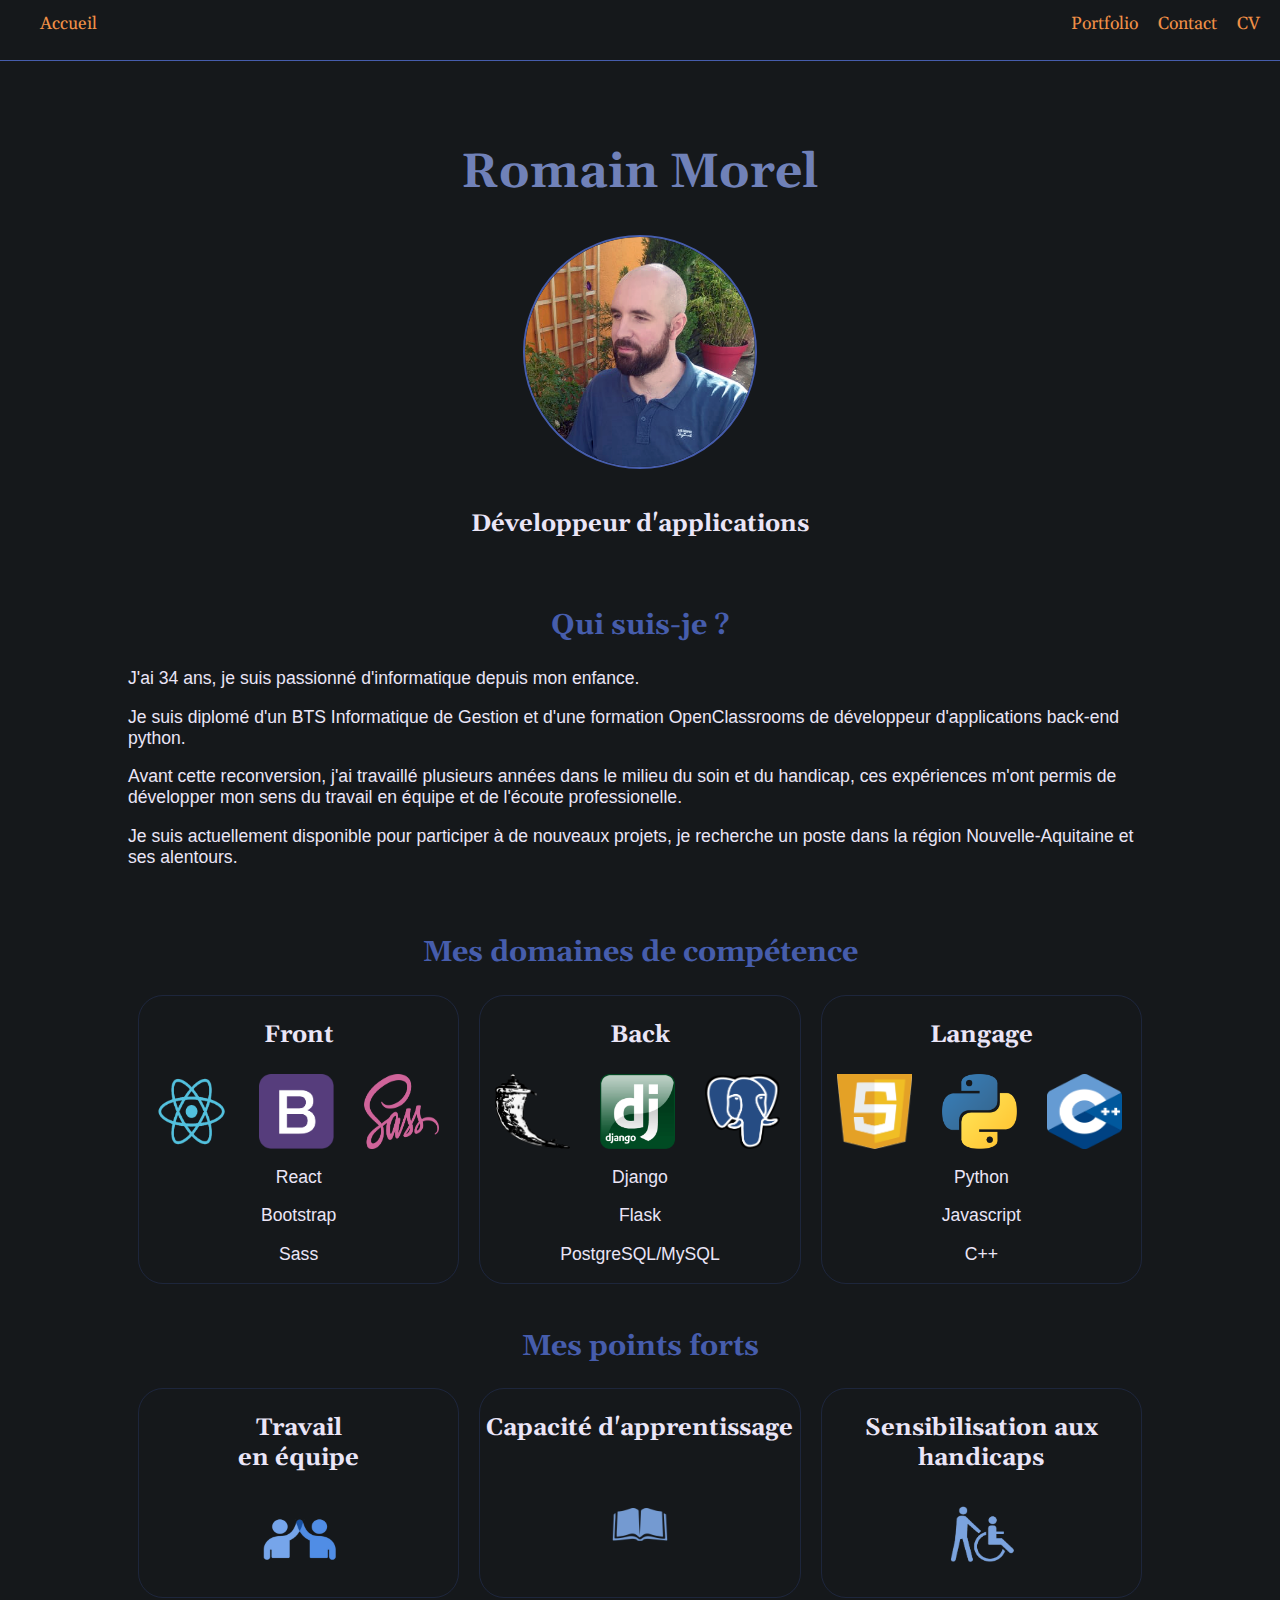
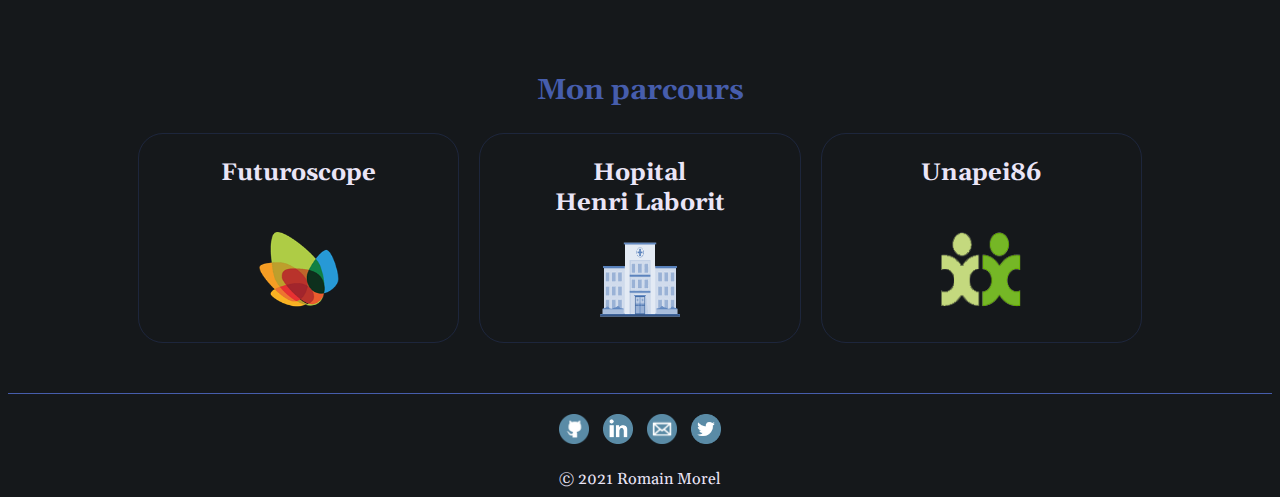
==== index.html @ 41a49a2b "Update index.html" ====
<!DOCTYPE html>
<html lang="fr">
<head>
    <meta charset="utf-8" />
    <link rel="stylesheet" href="style.css" />
    <link rel="preconnect" href="https://fonts.googleapis.com">
    <link rel="preconnect" href="https://fonts.gstatic.com" crossorigin>
    <link href="https://fonts.googleapis.com/css2?family=Gelasio&display=swap" rel="stylesheet"> 
    <style>
    @import url('https://fonts.googleapis.com/css2?family=Gelasio&display=swap');
    </style> 
    <meta name="viewport" content="width=device-width, initial-scale=1">
    <link rel="shortcut icon" href="https://morelromain.github.io/website/img/favicon_io/favicon.ico"/>
    <title>RomainMorel</title>
</head>
    
<body>
    <header>
        <nav>
            <ul>
                <li><a href="index.html">Accueil</a></li>
            </ul>
        </nav>
        <nav>
            <ul>
                <li><a href="portefolio.html">Portfolio</a></li>
                <li><a href="mailto:morelromain86@gmail.com">Contact</a></li>
                <li><a href="CV_morel.pdf">CV</a></li>
            </ul>
        </nav>
    </header>

    <div id="bloc_page">
        <div id="banner">
            <h1>Romain Morel</h1>
            <div id="profile_pic">
                <img class="photo" src="img/aaaa.png" alt="profil">
            </div>
            <h3>Développeur d'applications</h3>
        </div>



        <h2>Qui suis-je ?</h2>
        <div class="category_a">
            <div id="profile_info">
                <p>J'ai 34 ans, je suis passionné d'informatique depuis mon enfance.</p>
                <p>Je suis diplomé d'un BTS Informatique de Gestion et d'une formation OpenClassrooms de développeur d'applications back-end python.</p>
                <p>Avant cette reconversion, j'ai travaillé plusieurs années dans le milieu du soin et du handicap, 
                    ces expériences m'ont permis de développer mon sens du travail en équipe et de l'écoute professionelle.</p>
                <p>Je suis actuellement disponible pour participer à de nouveaux projets, 
                    je recherche un poste dans la région Nouvelle-Aquitaine et ses alentours.</p>
            </div>
        </div>

        <h2>Mes domaines de compétence</h2>
        <div class="category">
            <div class="item">
                <h3>Front</h3>
                <div id="banner_img">
                    <img class="logoa" src="img/react.png" alt="react">
                    <img class="logoa" src="img/bootstrap.png" alt="bootstrap">
                    <img class="logoa" src="img/Sass.png" alt="sass">
                </div>
                <p>React</p>
                <p>Bootstrap</p>
                <p>Sass</p>
            </div>

            <div class="item">
                <h3>Back</h3>
                <div id="banner_img">
                    <img class="logoa" src="img/flask.png" alt="flask">
                    <img class="logoa" src="img/django.png" alt="django">
                    <img class="logoa" src="img/sql.png" alt="sql">
                </div>
                <p>Django</p>
                <p>Flask</p>
                <p>PostgreSQL/MySQL</p>
            </div>

            <div class="item">
                <h3>Langage</h3>
                <div id="banner_img">
                    <img class="logoa" src="img/js.png" alt="javascript">
                    <img class="logoa" src="img/Python.png" alt="python">
                    <img class="logoa" src="img/C++.png" alt="C++">
                </div>
                <p>Python</p>
                <p>Javascript</p>
                <p>C++</p>
            </div>
        </div>

        <h2>Mes points forts</h2>
        <div class="categoryb">
            <div class="item2">
                <h3>Travail <br> en équipe</h3>
                <img class="logob" src="img/equipe.png" alt="equipe">
            </div>
            <div class="item2">
                <h3>Capacité d'apprentissage</h3>
                <br><img class="logob" src="img/book.png" alt="book">
            </div>
            <div class="item2">
                <h3>Sensibilisation aux handicaps</h3>
                <img class="logob" src="img/handi.png" alt="handi">
            </div>
        </div>

        <h2>Mon parcours</h2>
        <div class="categoryb">
            <div class="item2">
                <h3>Futuroscope</h3>
                <br><img class="logob" src="img/futur.png" alt="futuroscope">

            </div>
            <div class="item2">
                <h3>Hopital<br>Henri Laborit</h3>
                    <img class="logob" src="img/hopital.png" alt="hopital">

            </div>
            <div class="item2">
                <h3>Unapei86</h3>
                <br><img class="logob" src="img/unapei.png" alt="unapei">
            </div>
        </div>
    </div>

    <footer>
        <br>
        <a href="https://github.com/Morelromain"><img class="link" src="img/lien/github.png" alt="github"></a>
        <a href="https://www.linkedin.com/in/romain-morel-dev/"><img class="link" src="img/lien/linkedin.png" alt="linkedin"></a>
        <a href="mailto:morelromain86@gmail.com"><img class="link" src="img/lien/email.png" alt="email"></a>
        <a href="https://twitter.com/MorelRo59425827"><img class="link" src="img/lien/twitter.png" alt="twitter"></a>
        <br><br>© 2021 Romain Morel
    </footer>

</body>
</html>
---- style.css ----
/* Main elements */

body {
  background: rgb(21, 24, 27);
  font-family: 'Gelasio', sans-serif;
  color: rgb(234, 229, 247);
}

@media(min-width: 1024px)
{
  #bloc_page {
    width: 1024px;
    margin: auto;
  }
}

/* Header */

header {
  position: fixed;
  top: 0%;
  left: 0%;
  right: 0%;
  border-bottom-width: 1px;
  border-bottom-style: solid;
  border-bottom-color: rgb(70, 93, 172);
  background: rgb(21, 24, 27);
  display: flex;
  justify-content: space-between;
  align-items: flex-end;
  height: 60px;
  width: 100%;
  color: rgb(234, 229, 247);
}

#logo {
  padding-top: 30px;
}

nav ul {
  list-style-type: none;
  display: flex;
  margin-right: 0px;
  margin-bottom: 25px;
}

nav li {
  margin-right: 20px;
}

nav a {
  font-size: 1.1em;
  color: #f09047;
  margin-bottom: 25px;
  text-decoration: none;
}

nav a:hover {
  transition: all .4s ease-in-out;
  color: rgb(234, 229, 247);
}

/* Footer */

footer{
  text-align: center;
  border-top-width: 1px;
  border-top-style: solid;
  border-top-color: rgb(70, 93, 172);
}

.link {
  width: 30px;
  height: 30px;
  margin-left: 5px;
  margin-right: 5px;
}

.link:hover {
  filter: sepia(1);
  -webkit-filter: sepia(1);
}

/* Banner */

#banner {
  margin-top: 100px;
  border-radius: 5px;
  margin-left: auto;
  margin-right: auto;
  width: 100%;
  padding-top: 10px;
  padding-bottom: 20px;
  text-align: center;
  color: rgb(70, 93, 172);
}

#profile_pic {
  width: 250px;
  height: 250px;
  margin-left: auto;
  margin-right: auto;
  margin-top: 20px;

}

.photo {
  width: 230px;
  height: 230px;
  margin-left: auto;
  margin-right: auto;
  border-width: 2px;
  border-style: solid;
  border-radius: 50%;
}

#profile_info {
  text-align: left;
}

.category_a {
  padding-bottom: 25px;
}

/* Text */

h1 {
  text-align: center;
  font-size: 3em;
  color: rgb(112, 129, 184);
  animation: color-change 4s infinite;
}

@keyframes color-change {
  0% { color: rgb(112, 129, 184); }
  50% { color: rgb(234, 229, 247); }
  100% { color: rgb(112, 129, 184); }
}

h2 {
  text-align: center;
  font-size: 1.8em;
  color: rgb(70, 93, 172);
  font-family: 'Gelasio', sans-serif;
}

h3 {
  text-align: center;
  font-size: 1.5em;
  color: rgb(234, 229, 247);
  font-family: 'Gelasio', sans-serif;
  
}

p {
  font-family: Arial, Helvetica, sans-serif;
  font-size: 1.1em;
  color: rgb(234, 229, 247);
}

/* Category */

.category, .categoryb {
  display: flex;
  text-align: center;
}

.category {
  padding-bottom: 20px;
}

.categoryb {
  height: 260px;
}

.item, .item2 {
  border-width: 1px;
  border-style: solid;
  border-color: rgba(64, 94, 194, 0.2);
  border-radius: 25px;
  width: 100%;
  height: 90%;
  text-align: center;
  margin: 0px 10px 0px 10px ;
}

.item2 {
  height: 80%;
}

.item2:hover , .item:hover{
  transition: all .2s ease-in-out;
  background: rgb(17, 29, 46);
  }

#banner_img {
  display: flex;
}

/* Category-Mobile */

@media(max-width: 1023px)
{
  .category, .categoryb {
    display:inline; 
    padding-bottom: 20px;
    border-bottom-width: 1px;
    border-bottom-style: solid;
    height: 425px;
    text-align: center;
  }

  .category {
    padding-bottom: 20px;
  }

  .item, .item2 {
    border-width: 1px;
    border-style: solid;
    border-color: rgba(64, 94, 194, 0.2);
    border-radius: 25px;
    width: 325px;
    height: 100%;
    margin-left: auto;
    margin-right: auto;
    margin-bottom: 25px;
    padding-bottom: 25px;
    text-align: center;
  }

}

/* Image and Logo */

.logoa {
  width: 75px;
  height: 75px;
  margin-right: 15px;
  margin-left: 15px;
}

.logob {
  width: 25%;
  height: 75px;
  margin-left: auto;
  margin-right: auto;
}

.logod {
  width: 225px;
  height: 225px;
  margin-right: 15px;
  margin-left: 15px;
}

/* Portfolio div */

.description{
  text-align: left;
  margin-right: 15px;
  margin-left: 15px;
  font-family: 'Gelasio', sans-serif;
}

span{
  font-size: 0.8em;
  padding-left: 0.4em;
  padding-right: 0.4em;
}

.python{
  background-color:rgb(50, 100, 34)
}

.js{
  background-color:rgb(143, 130, 10)
}

.back{
  background-color:rgb(10, 88, 52)
}

.bdd{
  background-color:rgb(29, 48, 90)
}

.css{
  background-color:rgb(116, 10, 143)
}

.other{
  background-color:rgb(73, 73, 73)
}

.deploy{
  background-color:rgb(82, 0, 0)
}
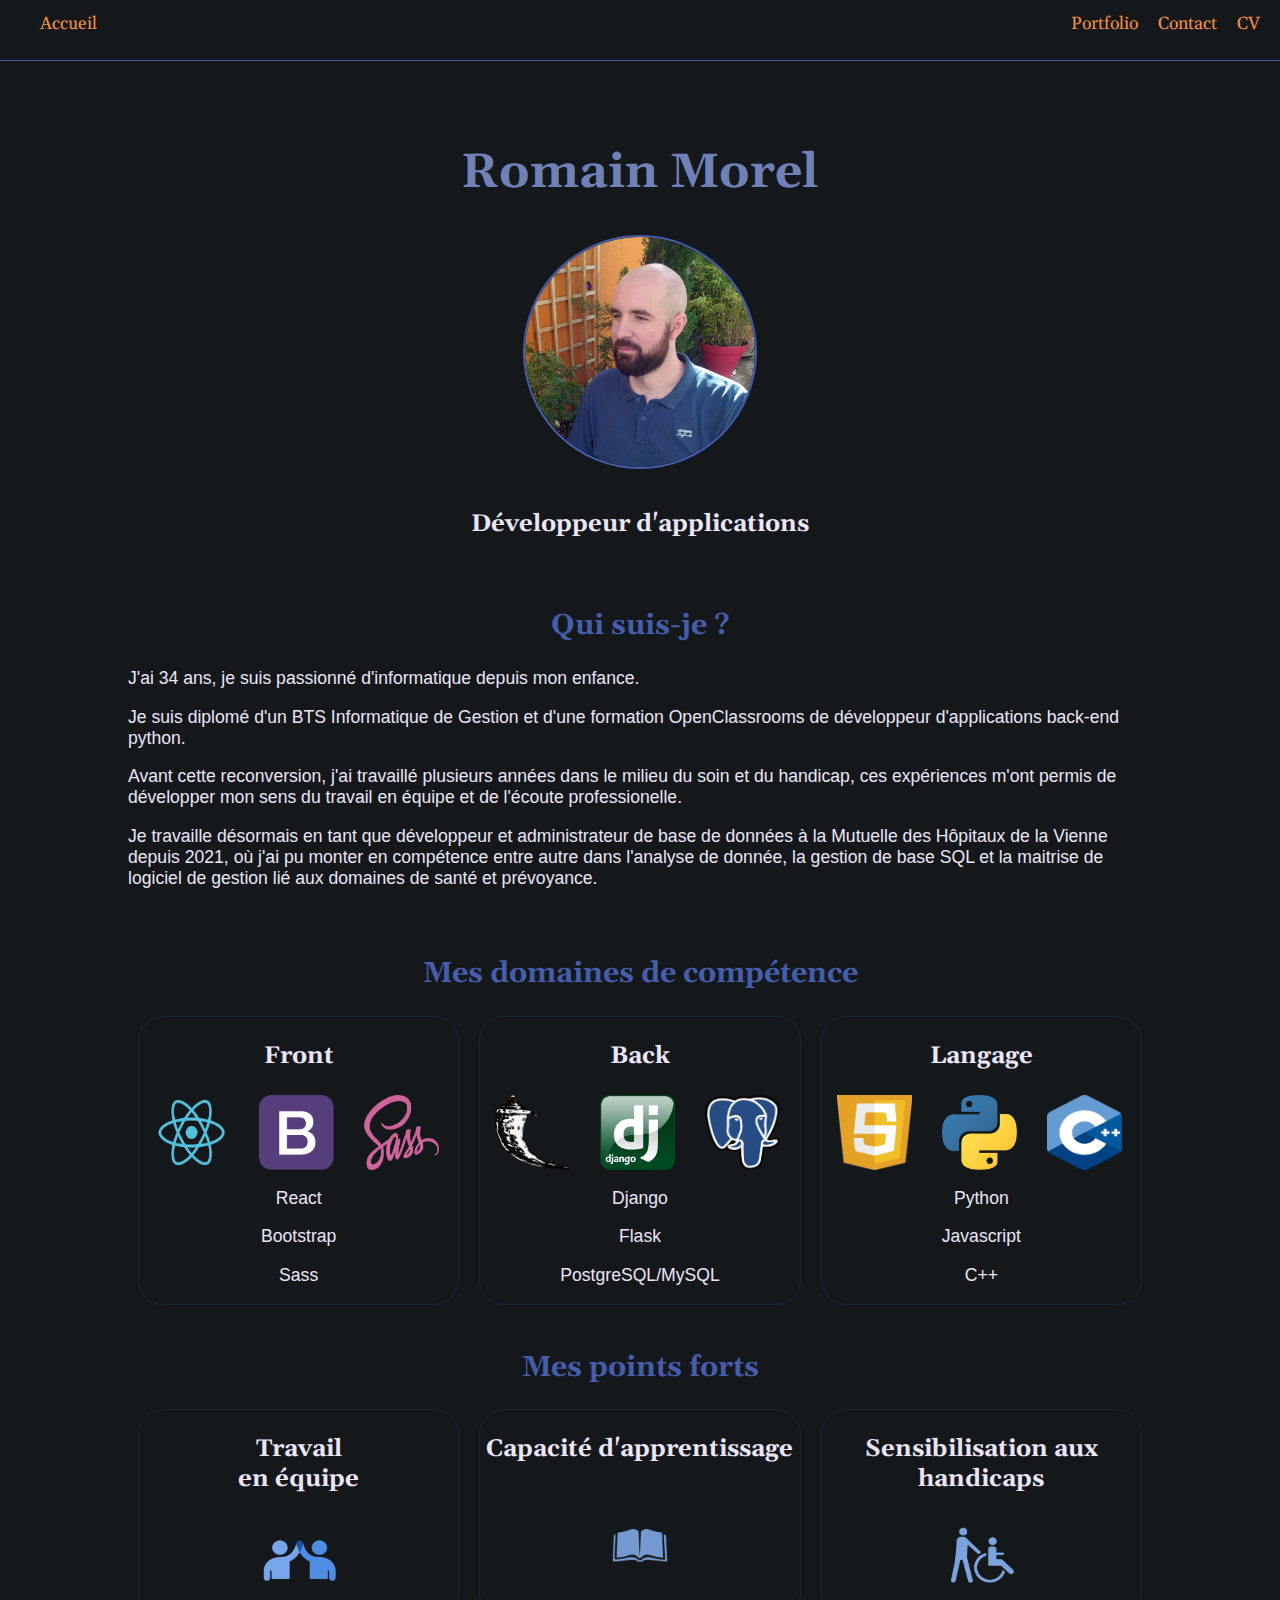
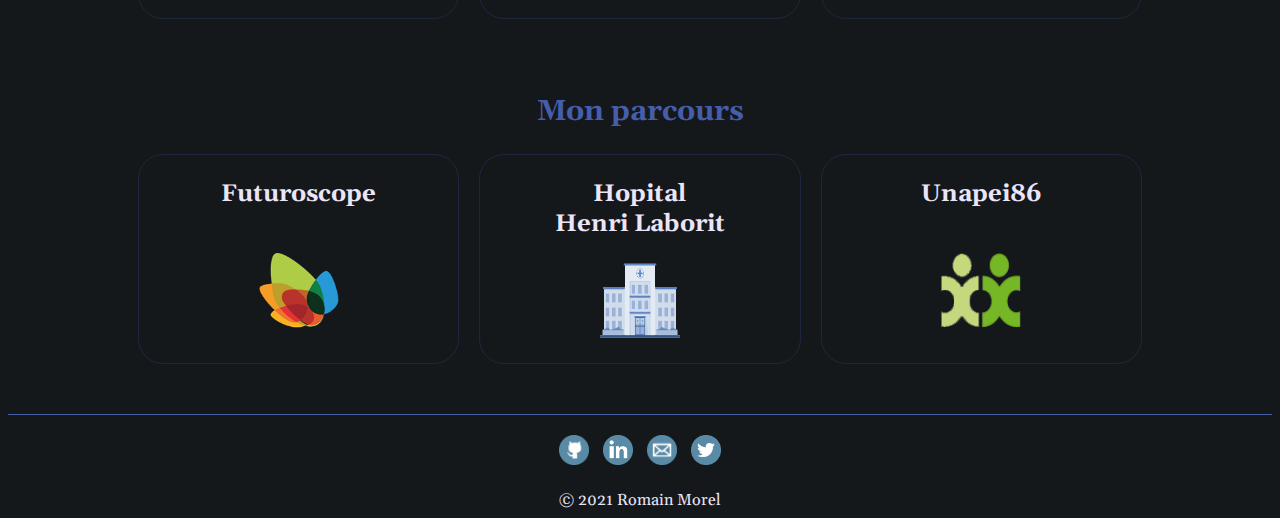
==== commit 104d539c: "Update index.html" ====
--- a/index.html
+++ b/index.html
@@ -48,8 +48,9 @@
                 <p>Je suis diplomé d'un BTS Informatique de Gestion et d'une formation OpenClassrooms de développeur d'applications back-end python.</p>
                 <p>Avant cette reconversion, j'ai travaillé plusieurs années dans le milieu du soin et du handicap, 
                     ces expériences m'ont permis de développer mon sens du travail en équipe et de l'écoute professionelle.</p>
-                <p>Je suis actuellement disponible pour participer à de nouveaux projets, 
-                    je recherche un poste dans la région Nouvelle-Aquitaine et ses alentours.</p>
+                <p>Je travaille désormais en tant que développeur et administrateur de base de données à la Mutuelle des Hôpitaux de la Vienne depuis 2021, 
+                    où j'ai pu monter en compétence entre autre dans l'analyse de donnée, la gestion de base SQL et la maitrise de logiciel de gestion lié 
+                    aux domaines de santé et prévoyance.</p>
             </div>
         </div>
 
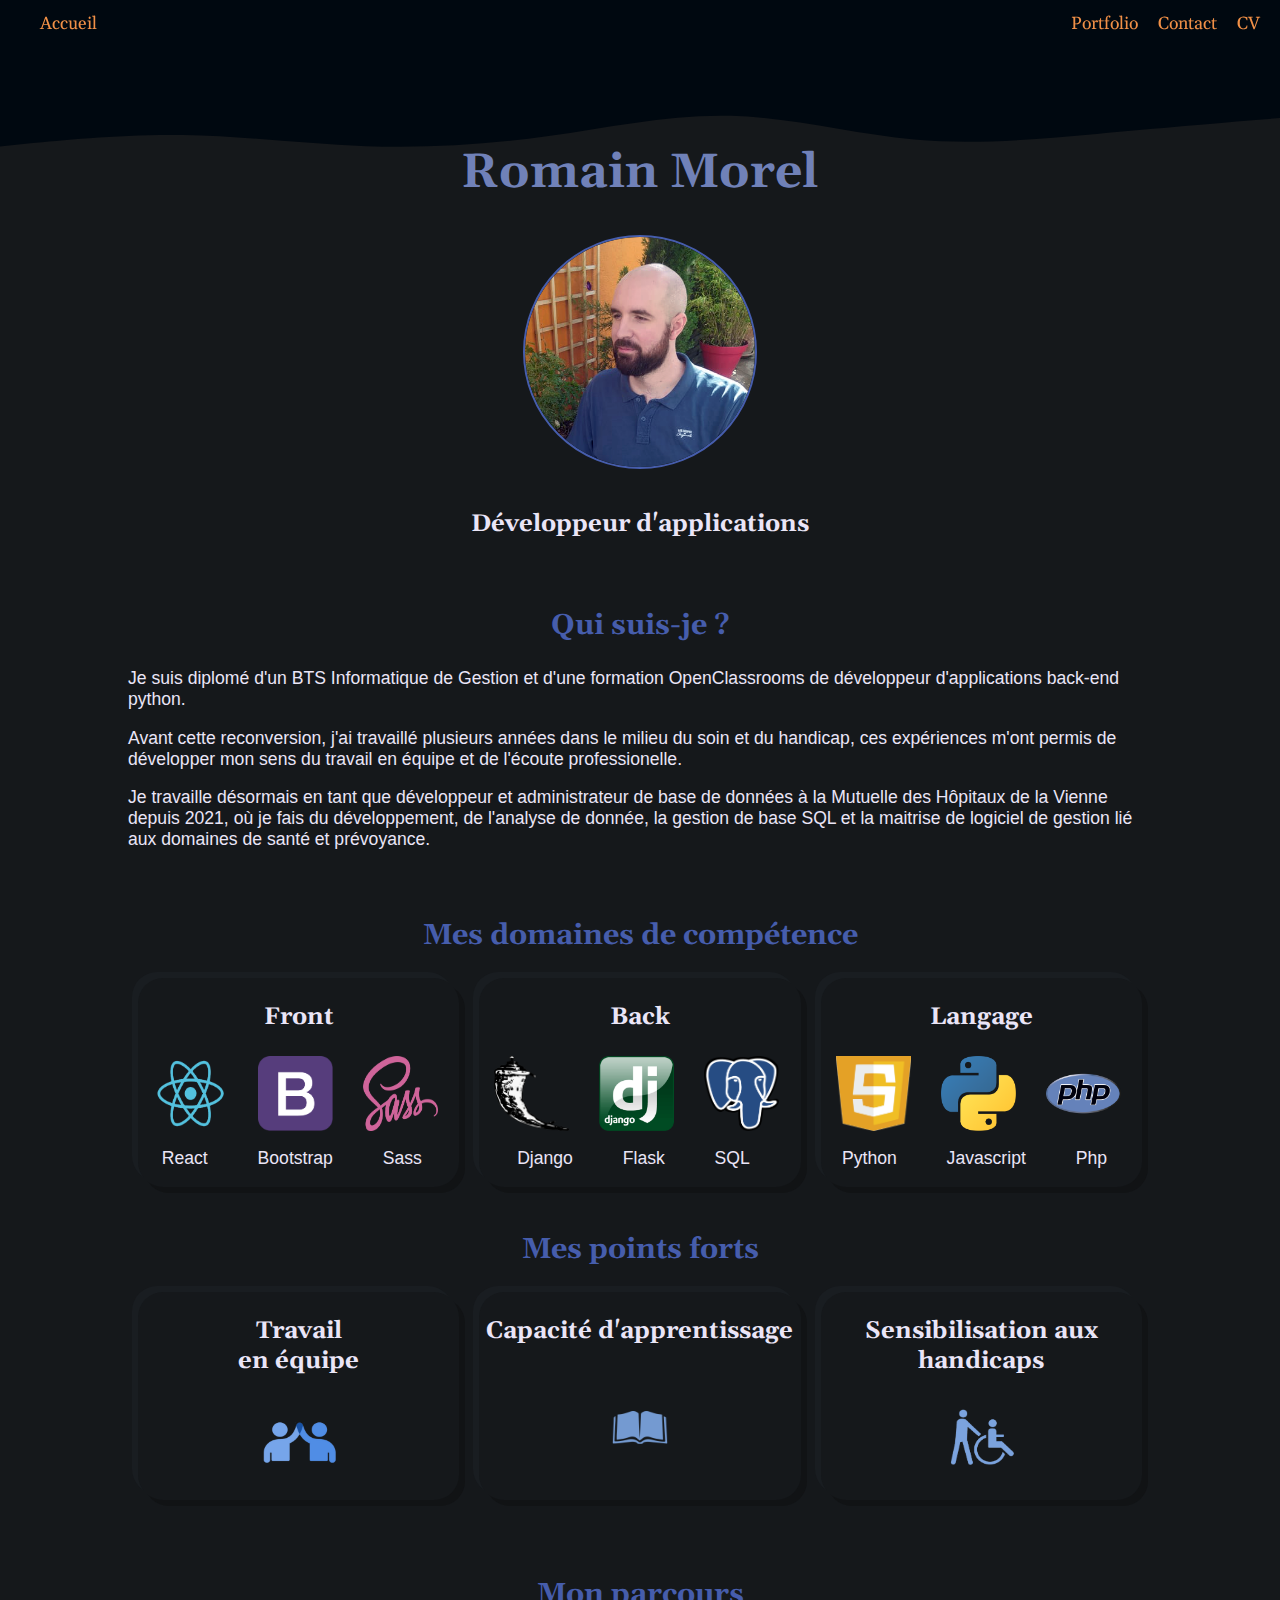
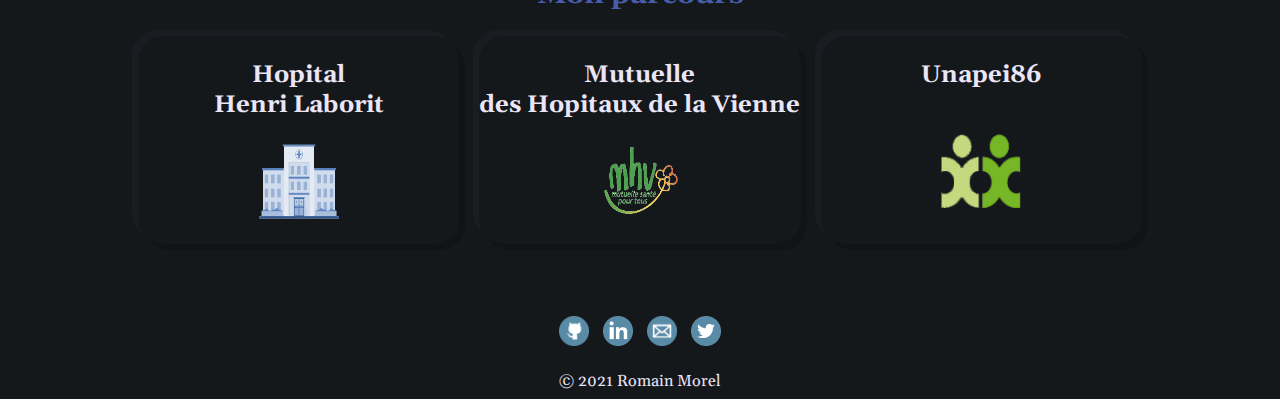
==== commit eddd30a9: "Update index.html" ====
--- a/index.html
+++ b/index.html
@@ -15,6 +15,7 @@
 </head>
     
 <body>
+    
     <header>
         <nav>
             <ul>
@@ -29,27 +30,25 @@
             </ul>
         </nav>
     </header>
-
+    
     <div id="bloc_page">
+        
         <div id="banner">
             <h1>Romain Morel</h1>
             <div id="profile_pic">
-                <img class="photo" src="img/aaaa.png" alt="profil">
+                <img class="photo" src="img/profil_1.png" alt="profil">
             </div>
             <h3>Développeur d'applications</h3>
         </div>
 
-
-
         <h2>Qui suis-je ?</h2>
         <div class="category_a">
             <div id="profile_info">
-                <p>J'ai 34 ans, je suis passionné d'informatique depuis mon enfance.</p>
                 <p>Je suis diplomé d'un BTS Informatique de Gestion et d'une formation OpenClassrooms de développeur d'applications back-end python.</p>
                 <p>Avant cette reconversion, j'ai travaillé plusieurs années dans le milieu du soin et du handicap, 
                     ces expériences m'ont permis de développer mon sens du travail en équipe et de l'écoute professionelle.</p>
                 <p>Je travaille désormais en tant que développeur et administrateur de base de données à la Mutuelle des Hôpitaux de la Vienne depuis 2021, 
-                    où j'ai pu monter en compétence entre autre dans l'analyse de donnée, la gestion de base SQL et la maitrise de logiciel de gestion lié 
+                    où je fais du développement, de l'analyse de donnée, la gestion de base SQL et la maitrise de logiciel de gestion lié 
                     aux domaines de santé et prévoyance.</p>
             </div>
         </div>
@@ -63,9 +62,7 @@
                     <img class="logoa" src="img/bootstrap.png" alt="bootstrap">
                     <img class="logoa" src="img/Sass.png" alt="sass">
                 </div>
-                <p>React</p>
-                <p>Bootstrap</p>
-                <p>Sass</p>
+                <p>React &emsp; &emsp; Bootstrap &emsp; &emsp; Sass &ensp;</p>
             </div>
 
             <div class="item">
@@ -75,9 +72,7 @@
                     <img class="logoa" src="img/django.png" alt="django">
                     <img class="logoa" src="img/sql.png" alt="sql">
                 </div>
-                <p>Django</p>
-                <p>Flask</p>
-                <p>PostgreSQL/MySQL</p>
+                <p>Django &emsp; &emsp; Flask &emsp; &emsp; SQL &ensp;</p>
             </div>
 
             <div class="item">
@@ -85,11 +80,10 @@
                 <div id="banner_img">
                     <img class="logoa" src="img/js.png" alt="javascript">
                     <img class="logoa" src="img/Python.png" alt="python">
-                    <img class="logoa" src="img/C++.png" alt="C++">
+                    <img class="logoa" src="img/php.png" alt="php">
                 </div>
-                <p>Python</p>
-                <p>Javascript</p>
-                <p>C++</p>
+                <p>Python &emsp; &emsp; Javascript &emsp; &emsp; Php &ensp;</p>
+
             </div>
         </div>
 
@@ -112,14 +106,12 @@
         <h2>Mon parcours</h2>
         <div class="categoryb">
             <div class="item2">
-                <h3>Futuroscope</h3>
-                <br><img class="logob" src="img/futur.png" alt="futuroscope">
-
+                <h3>Hopital<br>Henri Laborit</h3>
+                    <img class="logob" src="img/hopital.png" alt="hopital">
             </div>
             <div class="item2">
-                <h3>Hopital<br>Henri Laborit</h3>
-                    <img class="logob" src="img/hopital.png" alt="hopital">
-
+                <h3>Mutuelle<br>des Hopitaux de la Vienne</h3>
+                <img class="logob" src="img/mhv.png" alt="MHV">
             </div>
             <div class="item2">
                 <h3>Unapei86</h3>
--- a/style.css
+++ b/style.css
@@ -2,6 +2,10 @@
 
 body {
   background: rgb(21, 24, 27);
+  background-image: url("img/fond.svg");
+  background-size: 100% auto ;
+  background-repeat: no-repeat;
+  /* background-size: cover; */
   font-family: 'Gelasio', sans-serif;
   color: rgb(234, 229, 247);
 }
@@ -21,10 +25,12 @@
   top: 0%;
   left: 0%;
   right: 0%;
-  border-bottom-width: 1px;
+  /* border-bottom-width: 1px;
   border-bottom-style: solid;
-  border-bottom-color: rgb(70, 93, 172);
-  background: rgb(21, 24, 27);
+  border-bottom-color: rgb(70, 93, 172); */
+  background-image: url("img/fond.svg");
+  background-size: auto auto ;
+  /* background: rgb(21, 24, 27); */
   display: flex;
   justify-content: space-between;
   align-items: flex-end;
@@ -63,10 +69,11 @@
 /* Footer */
 
 footer{
-  text-align: center;
-  border-top-width: 1px;
-  border-top-style: solid;
-  border-top-color: rgb(70, 93, 172);
+  background: rgb(21, 24, 27);
+  text-align: center;
+  /* border-top-width: 1px;
+  border-top-style: solid; */
+  /* border-top-color: rgb(70, 93, 172); */
 }
 
 .link {
@@ -128,12 +135,12 @@
   text-align: center;
   font-size: 3em;
   color: rgb(112, 129, 184);
-  animation: color-change 4s infinite;
+  animation: color-change 10s infinite;
 }
 
 @keyframes color-change {
   0% { color: rgb(112, 129, 184); }
-  50% { color: rgb(234, 229, 247); }
+  50% { color: rgb(138, 117, 192); }
   100% { color: rgb(112, 129, 184); }
 }
 
@@ -149,7 +156,6 @@
   font-size: 1.5em;
   color: rgb(234, 229, 247);
   font-family: 'Gelasio', sans-serif;
-  
 }
 
 p {
@@ -174,13 +180,19 @@
 }
 
 .item, .item2 {
-  border-width: 1px;
-  border-style: solid;
+  border-radius: 31px;
+
+  box-shadow:  6px 6px 0px #111315,
+              -6px -6px 0px #191d21;
+  transition: background-color 3s ease;
+  /* border-width: 1px;
+  border-style: solid; */
   border-color: rgba(64, 94, 194, 0.2);
   border-radius: 25px;
   width: 100%;
   height: 90%;
   text-align: center;
+  
   margin: 0px 10px 0px 10px ;
 }
 
@@ -189,8 +201,8 @@
 }
 
 .item2:hover , .item:hover{
-  transition: all .2s ease-in-out;
-  background: rgb(17, 29, 46);
+  transition: background-color 3s ease;
+  background: #000810;
   }
 
 #banner_img {
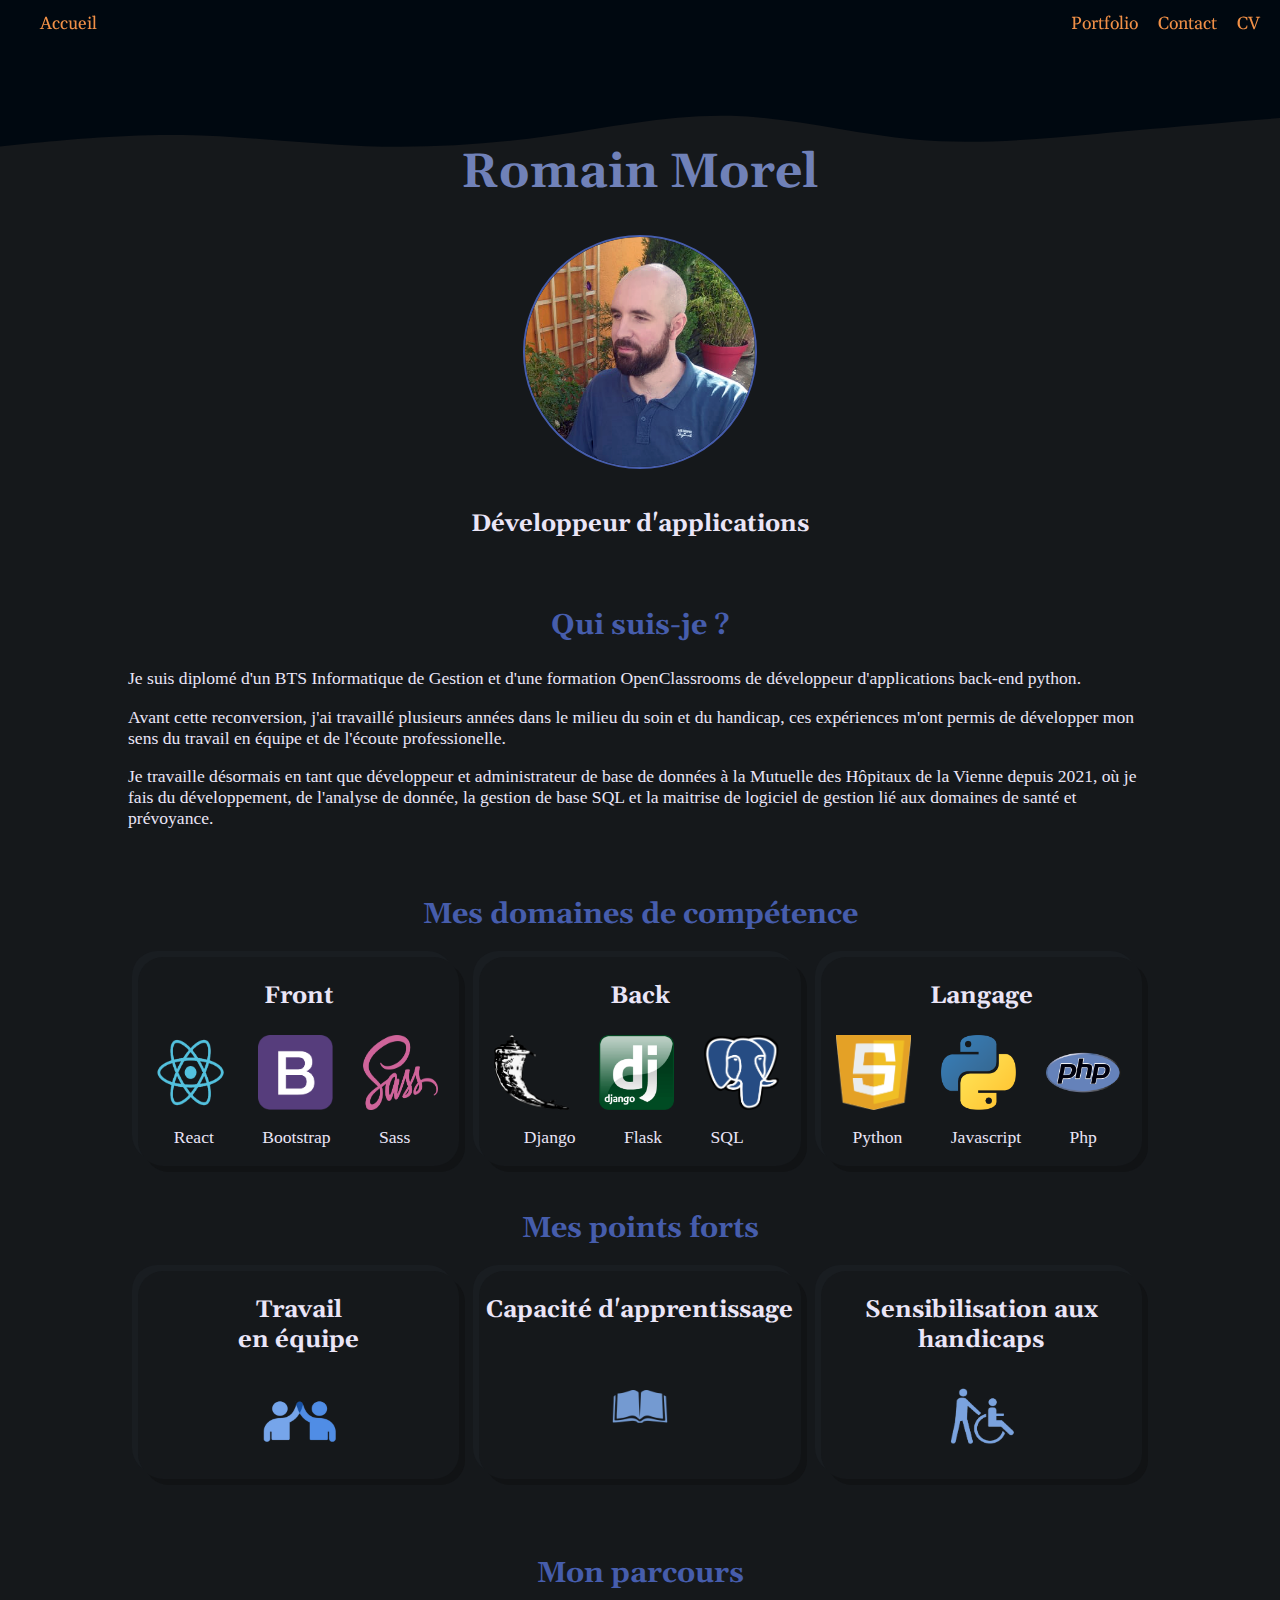
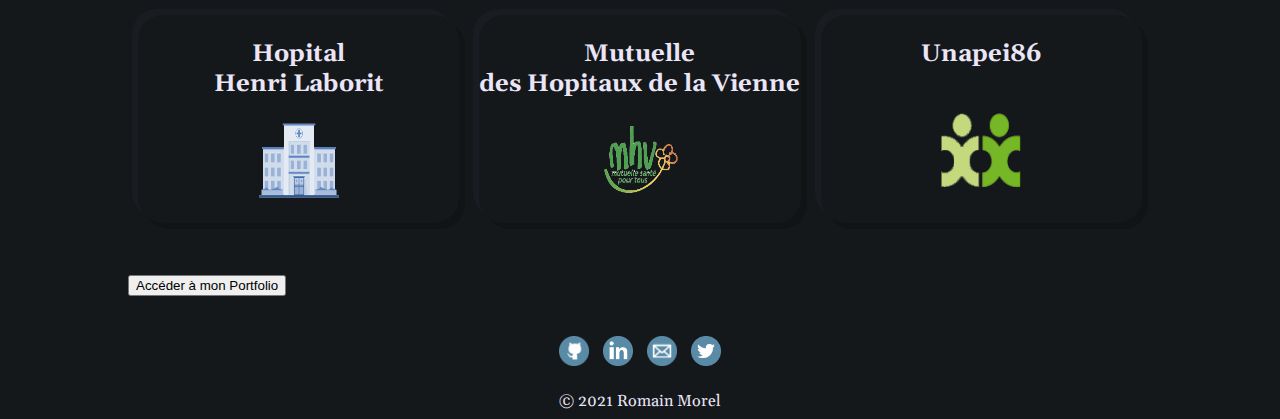
==== commit 50cc6abc: "Update index.html" ====
--- a/index.html
+++ b/index.html
@@ -118,6 +118,13 @@
                 <br><img class="logob" src="img/unapei.png" alt="unapei">
             </div>
         </div>
+
+        <div class="categoryc">
+            <button class="favorite styled" type="button" onclick="window.location.href='portefolio.html'">
+                Accéder à mon Portfolio
+            </button>
+        </div>
+        <br>
     </div>
 
     <footer>
--- a/style.css
+++ b/style.css
@@ -159,7 +159,7 @@
 }
 
 p {
-  font-family: Arial, Helvetica, sans-serif;
+  font-family: 'Arial, Helvetica, sans-serif';
   font-size: 1.1em;
   color: rgb(234, 229, 247);
 }
@@ -181,7 +181,6 @@
 
 .item, .item2 {
   border-radius: 31px;
-
   box-shadow:  6px 6px 0px #111315,
               -6px -6px 0px #191d21;
   transition: background-color 3s ease;
@@ -192,7 +191,6 @@
   width: 100%;
   height: 90%;
   text-align: center;
-  
   margin: 0px 10px 0px 10px ;
 }
 
@@ -200,10 +198,15 @@
   height: 80%;
 }
 
-.item2:hover , .item:hover{
-  transition: background-color 3s ease;
+.item2:hover {
+  transition: background-color 1s ease;
   background: #000810;
-  }
+}
+
+.item:hover {
+  transition: background-color 1s ease;
+  background: #000810;
+}
 
 #banner_img {
   display: flex;
@@ -265,6 +268,15 @@
   margin-left: 15px;
 }
 
+.lien_a {
+  position:absolute;z-index:1;
+}
+
+.lien_b {
+  width: 325px;
+  height: 475px;
+}
+
 /* Portfolio div */
 
 .description{
@@ -307,3 +319,4 @@
 .deploy{
   background-color:rgb(82, 0, 0)
 }
+
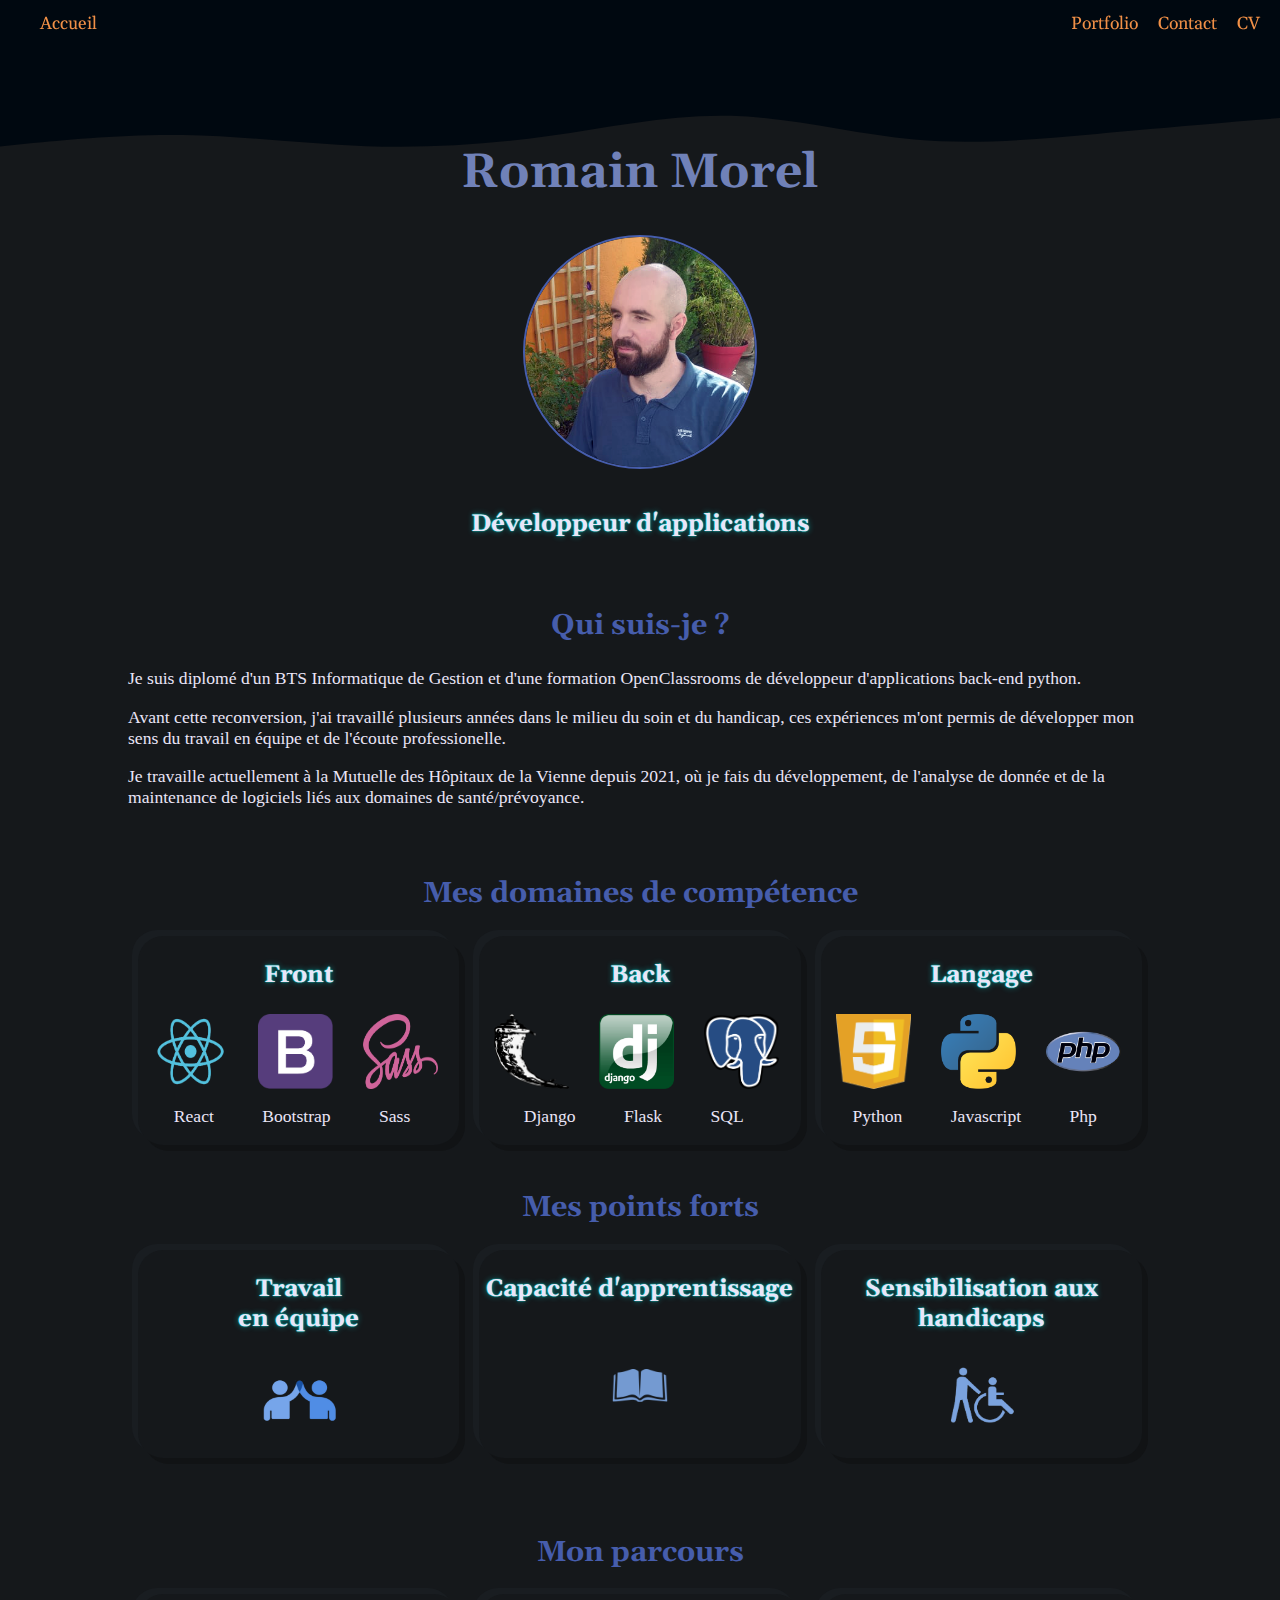
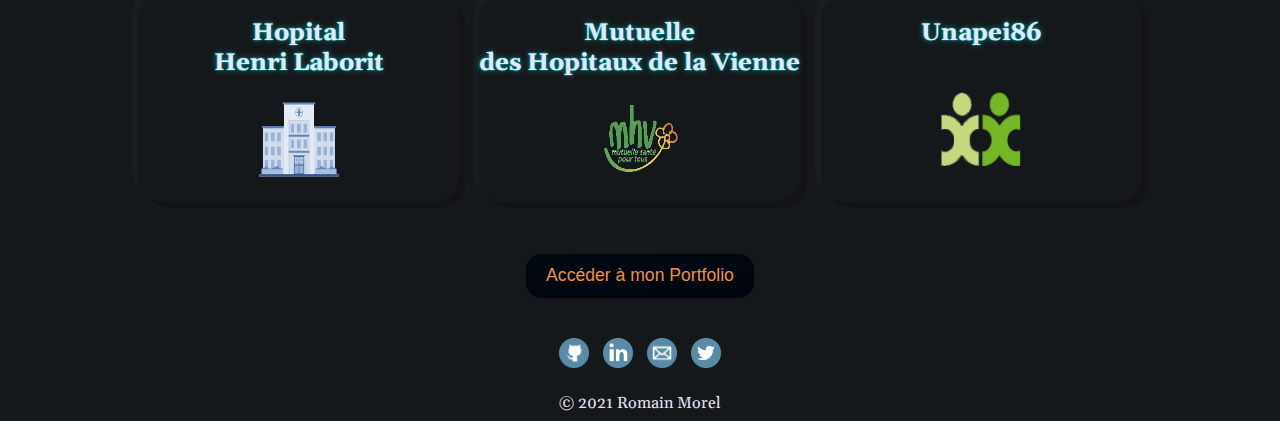
==== commit b214b948: "Update index.html" ====
--- a/index.html
+++ b/index.html
@@ -47,9 +47,8 @@
                 <p>Je suis diplomé d'un BTS Informatique de Gestion et d'une formation OpenClassrooms de développeur d'applications back-end python.</p>
                 <p>Avant cette reconversion, j'ai travaillé plusieurs années dans le milieu du soin et du handicap, 
                     ces expériences m'ont permis de développer mon sens du travail en équipe et de l'écoute professionelle.</p>
-                <p>Je travaille désormais en tant que développeur et administrateur de base de données à la Mutuelle des Hôpitaux de la Vienne depuis 2021, 
-                    où je fais du développement, de l'analyse de donnée, la gestion de base SQL et la maitrise de logiciel de gestion lié 
-                    aux domaines de santé et prévoyance.</p>
+                <p>Je travaille actuellement à la Mutuelle des Hôpitaux de la Vienne depuis 2021, où je fais du développement, de l'analyse de donnée 
+                    et de la maintenance de logiciels liés aux domaines de santé/prévoyance.</p>
             </div>
         </div>
 
--- a/style.css
+++ b/style.css
@@ -5,7 +5,6 @@
   background-image: url("img/fond.svg");
   background-size: 100% auto ;
   background-repeat: no-repeat;
-  /* background-size: cover; */
   font-family: 'Gelasio', sans-serif;
   color: rgb(234, 229, 247);
 }
@@ -25,12 +24,8 @@
   top: 0%;
   left: 0%;
   right: 0%;
-  /* border-bottom-width: 1px;
-  border-bottom-style: solid;
-  border-bottom-color: rgb(70, 93, 172); */
   background-image: url("img/fond.svg");
   background-size: auto auto ;
-  /* background: rgb(21, 24, 27); */
   display: flex;
   justify-content: space-between;
   align-items: flex-end;
@@ -71,9 +66,6 @@
 footer{
   background: rgb(21, 24, 27);
   text-align: center;
-  /* border-top-width: 1px;
-  border-top-style: solid; */
-  /* border-top-color: rgb(70, 93, 172); */
 }
 
 .link {
@@ -152,6 +144,7 @@
 }
 
 h3 {
+  text-shadow:0 0 1px #00fffb7e,0 0 2px #00fffb7e,0px 0px 1px #00fffb81, 0 0 6px #00fffb7c;color:#00fffb80;
   text-align: center;
   font-size: 1.5em;
   color: rgb(234, 229, 247);
@@ -166,7 +159,7 @@
 
 /* Category */
 
-.category, .categoryb {
+.category, .categoryb, .categoryc {
   display: flex;
   text-align: center;
 }
@@ -184,8 +177,6 @@
   box-shadow:  6px 6px 0px #111315,
               -6px -6px 0px #191d21;
   transition: background-color 3s ease;
-  /* border-width: 1px;
-  border-style: solid; */
   border-color: rgba(64, 94, 194, 0.2);
   border-radius: 25px;
   width: 100%;
@@ -232,7 +223,7 @@
   .item, .item2 {
     border-width: 1px;
     border-style: solid;
-    border-color: rgba(64, 94, 194, 0.2);
+    border-color: rgba(64, 94, 194, 0);
     border-radius: 25px;
     width: 325px;
     height: 100%;
@@ -320,3 +311,27 @@
   background-color:rgb(82, 0, 0)
 }
 
+/* Button */
+
+.styled {
+  font-size: 1.1em;
+  color: #f09047;
+  text-decoration: none;
+  margin-left: auto;
+  margin-right: auto;
+  border: 0;
+  line-height: 2.5;
+  padding: 0 20px;
+  text-align: center;
+  text-shadow: 1px 1px 1px #000;
+  border-radius: 15px;
+  background-color: #000810;
+  background-image: linear-gradient(to top left, rgba(0, 0, 0, 0.2), rgba(0, 0, 0, 0.2) 30%, rgba(0, 0, 0, 0));
+}
+
+.styled:hover {
+  transition: all 3s ease;
+  color: #fff;
+  background-color: #000810;
+  cursor: pointer;
+}
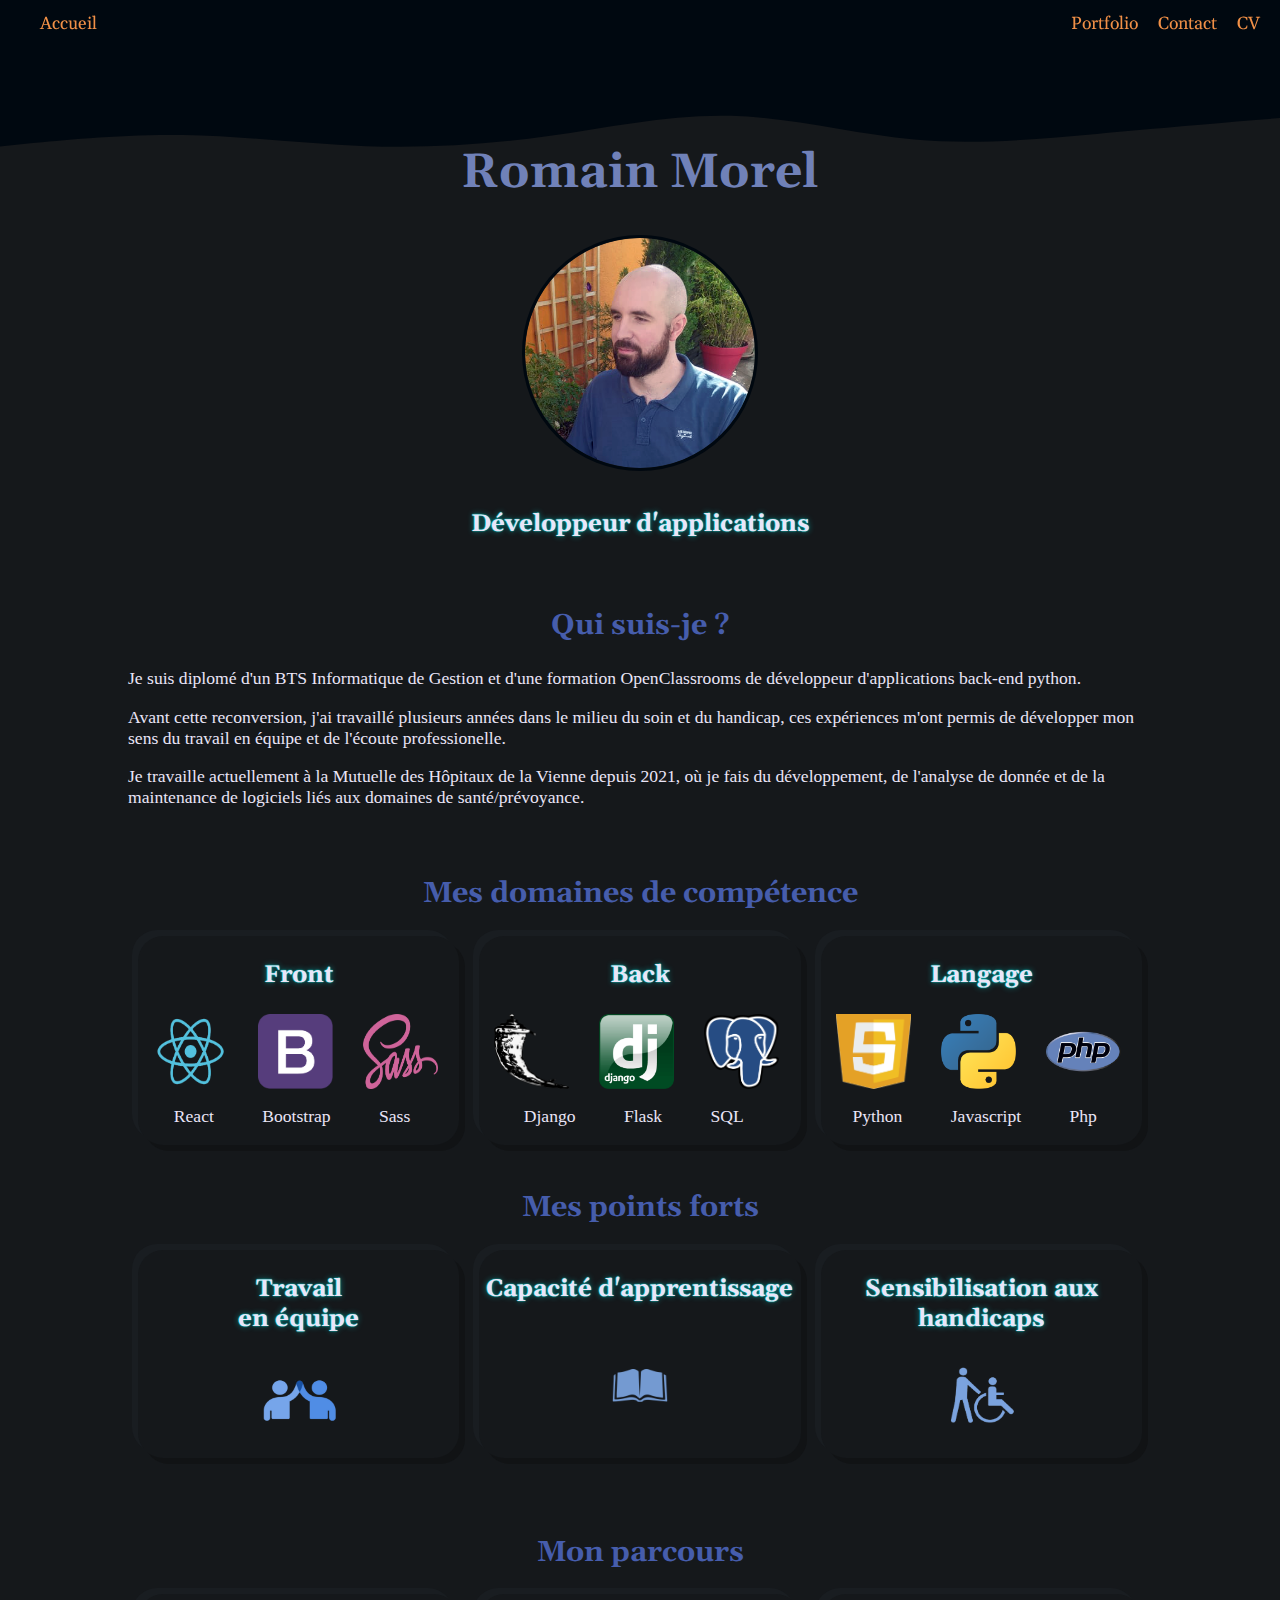
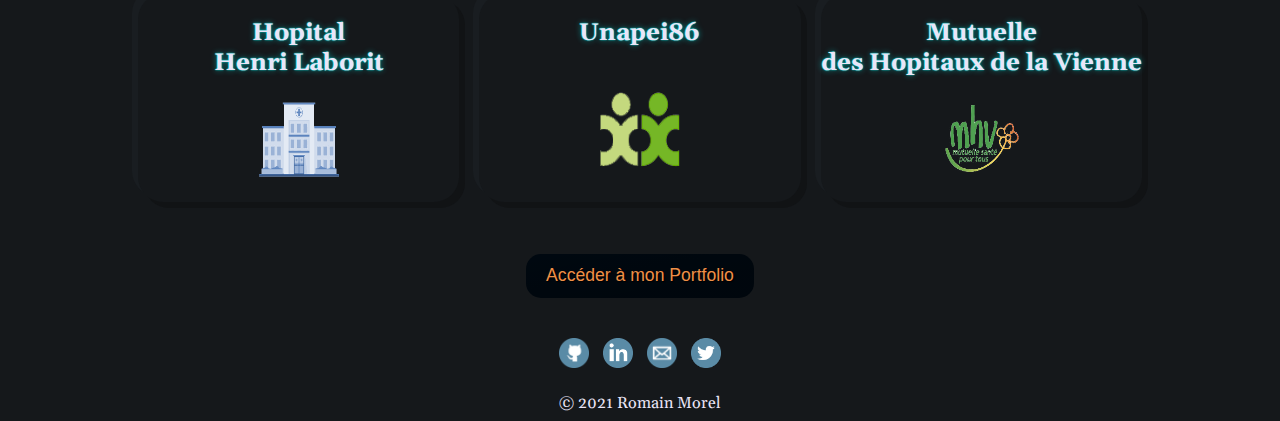
==== commit e3fb6038: "Update index.html" ====
--- a/index.html
+++ b/index.html
@@ -109,12 +109,12 @@
                     <img class="logob" src="img/hopital.png" alt="hopital">
             </div>
             <div class="item2">
+                <h3>Unapei86</h3>
+                <br><img class="logob" src="img/unapei.png" alt="unapei">
+            </div>
+            <div class="item2">
                 <h3>Mutuelle<br>des Hopitaux de la Vienne</h3>
                 <img class="logob" src="img/mhv.png" alt="MHV">
-            </div>
-            <div class="item2">
-                <h3>Unapei86</h3>
-                <br><img class="logob" src="img/unapei.png" alt="unapei">
             </div>
         </div>
 
--- a/style.css
+++ b/style.css
@@ -91,7 +91,7 @@
   padding-top: 10px;
   padding-bottom: 20px;
   text-align: center;
-  color: rgb(70, 93, 172);
+  color: #000810;
 }
 
 #profile_pic {
@@ -108,7 +108,7 @@
   height: 230px;
   margin-left: auto;
   margin-right: auto;
-  border-width: 2px;
+  border-width: 3px;
   border-style: solid;
   border-radius: 50%;
 }
@@ -132,7 +132,7 @@
 
 @keyframes color-change {
   0% { color: rgb(112, 129, 184); }
-  50% { color: rgb(138, 117, 192); }
+  50% { color: rgb(70, 93, 172); }
   100% { color: rgb(112, 129, 184); }
 }
 
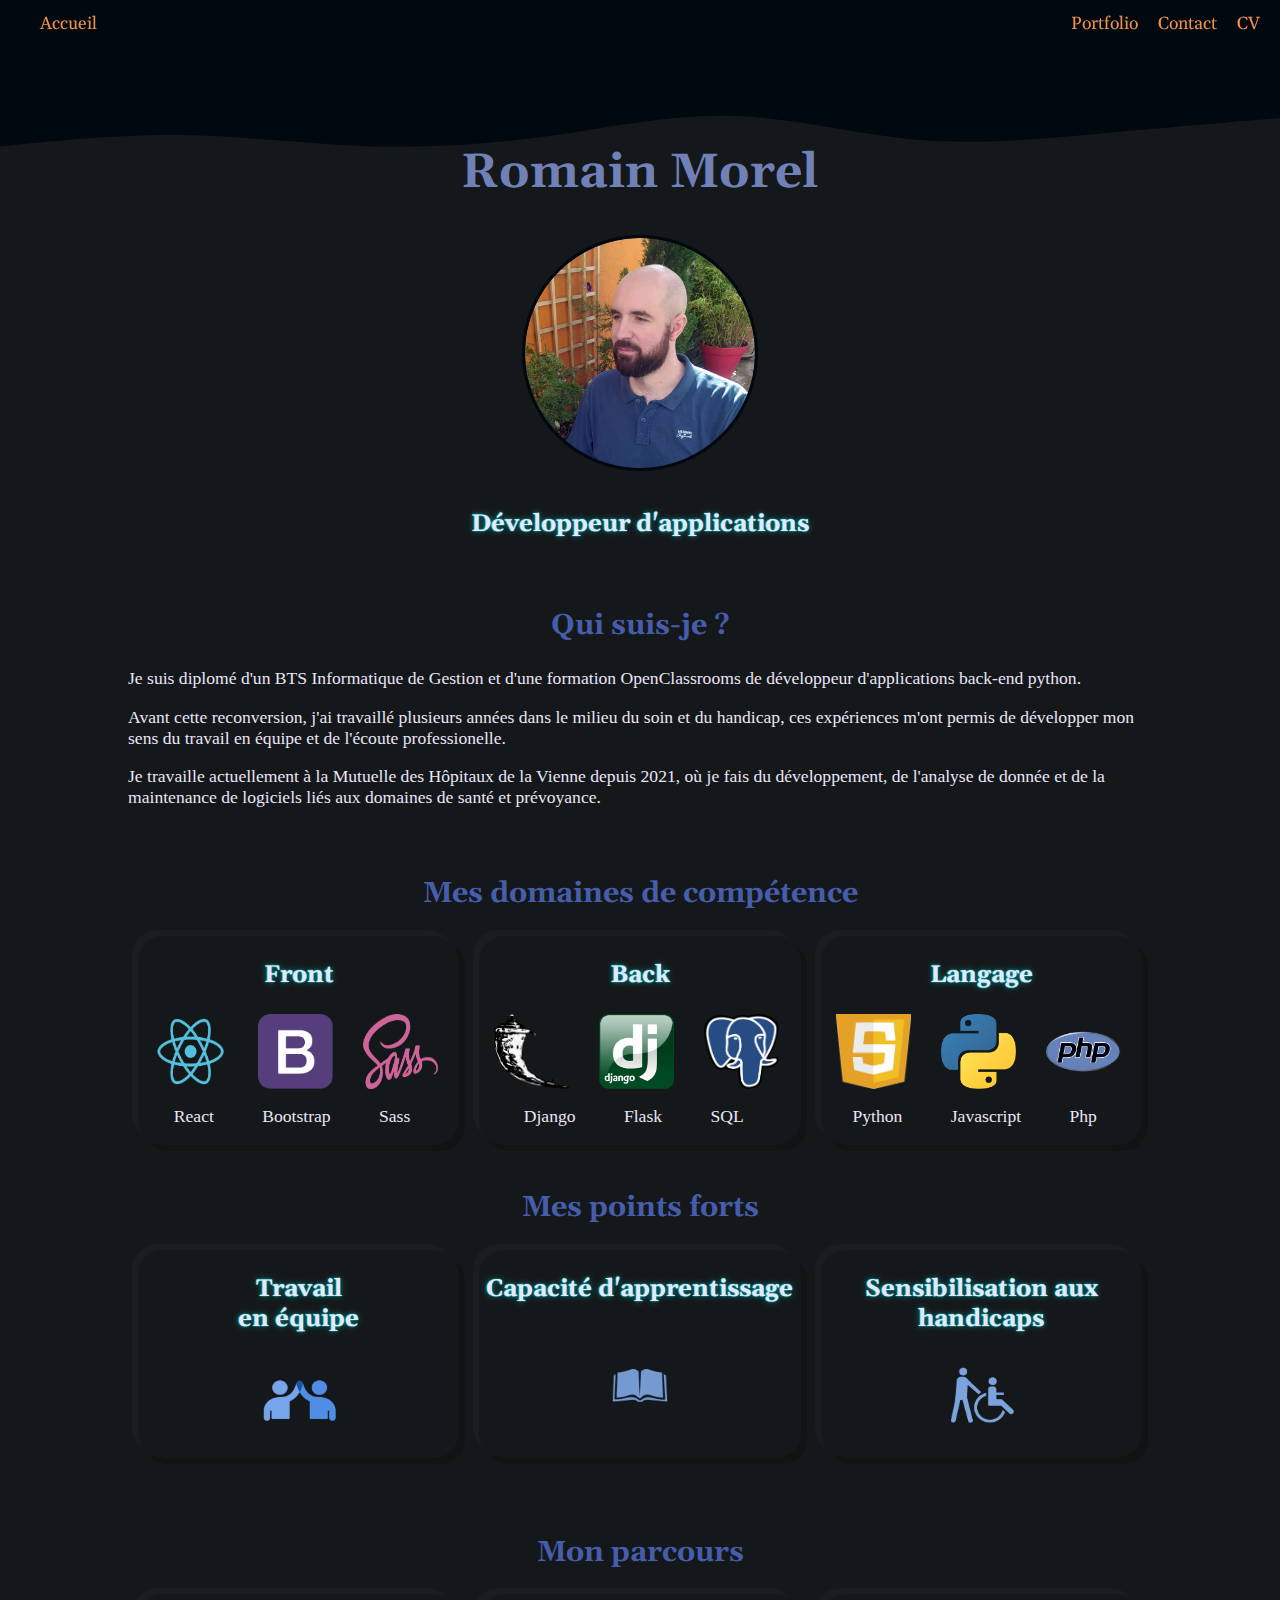
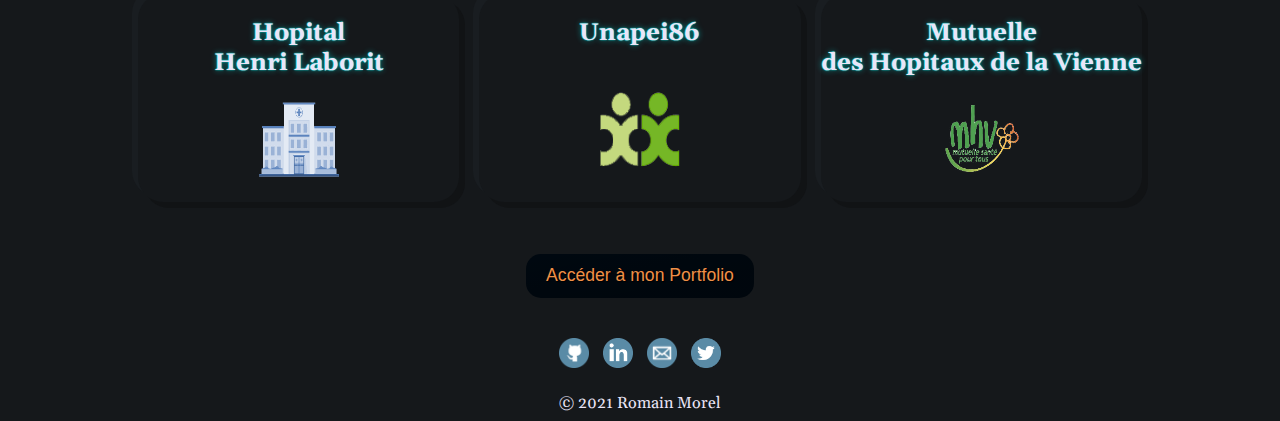
==== commit 34bc018f: "Update index.html" ====
--- a/index.html
+++ b/index.html
@@ -25,7 +25,7 @@
         <nav>
             <ul>
                 <li><a href="portefolio.html">Portfolio</a></li>
-                <li><a href="mailto:morelromain86@gmail.com">Contact</a></li>
+                <li><a href="contact.html">Contact</a></li>
                 <li><a href="CV_morel.pdf">CV</a></li>
             </ul>
         </nav>
@@ -48,7 +48,7 @@
                 <p>Avant cette reconversion, j'ai travaillé plusieurs années dans le milieu du soin et du handicap, 
                     ces expériences m'ont permis de développer mon sens du travail en équipe et de l'écoute professionelle.</p>
                 <p>Je travaille actuellement à la Mutuelle des Hôpitaux de la Vienne depuis 2021, où je fais du développement, de l'analyse de donnée 
-                    et de la maintenance de logiciels liés aux domaines de santé/prévoyance.</p>
+                    et de la maintenance de logiciels liés aux domaines de santé et prévoyance.</p>
             </div>
         </div>
 
--- a/style.css
+++ b/style.css
@@ -92,6 +92,7 @@
   padding-bottom: 20px;
   text-align: center;
   color: #000810;
+  
 }
 
 #profile_pic {
@@ -260,12 +261,29 @@
 }
 
 .lien_a {
-  position:absolute;z-index:1;
+  position:absolute;
 }
 
 .lien_b {
   width: 325px;
   height: 475px;
+}
+
+@media(min-width: 1024px)
+{
+.sous_banner_1 {
+  display:none;
+}
+}
+
+@media(max-width: 1023px)
+{
+.lien_a {
+  pointer-events: none;
+}
+.sous_banner_2 {
+  display:none;
+}
 }
 
 /* Portfolio div */
